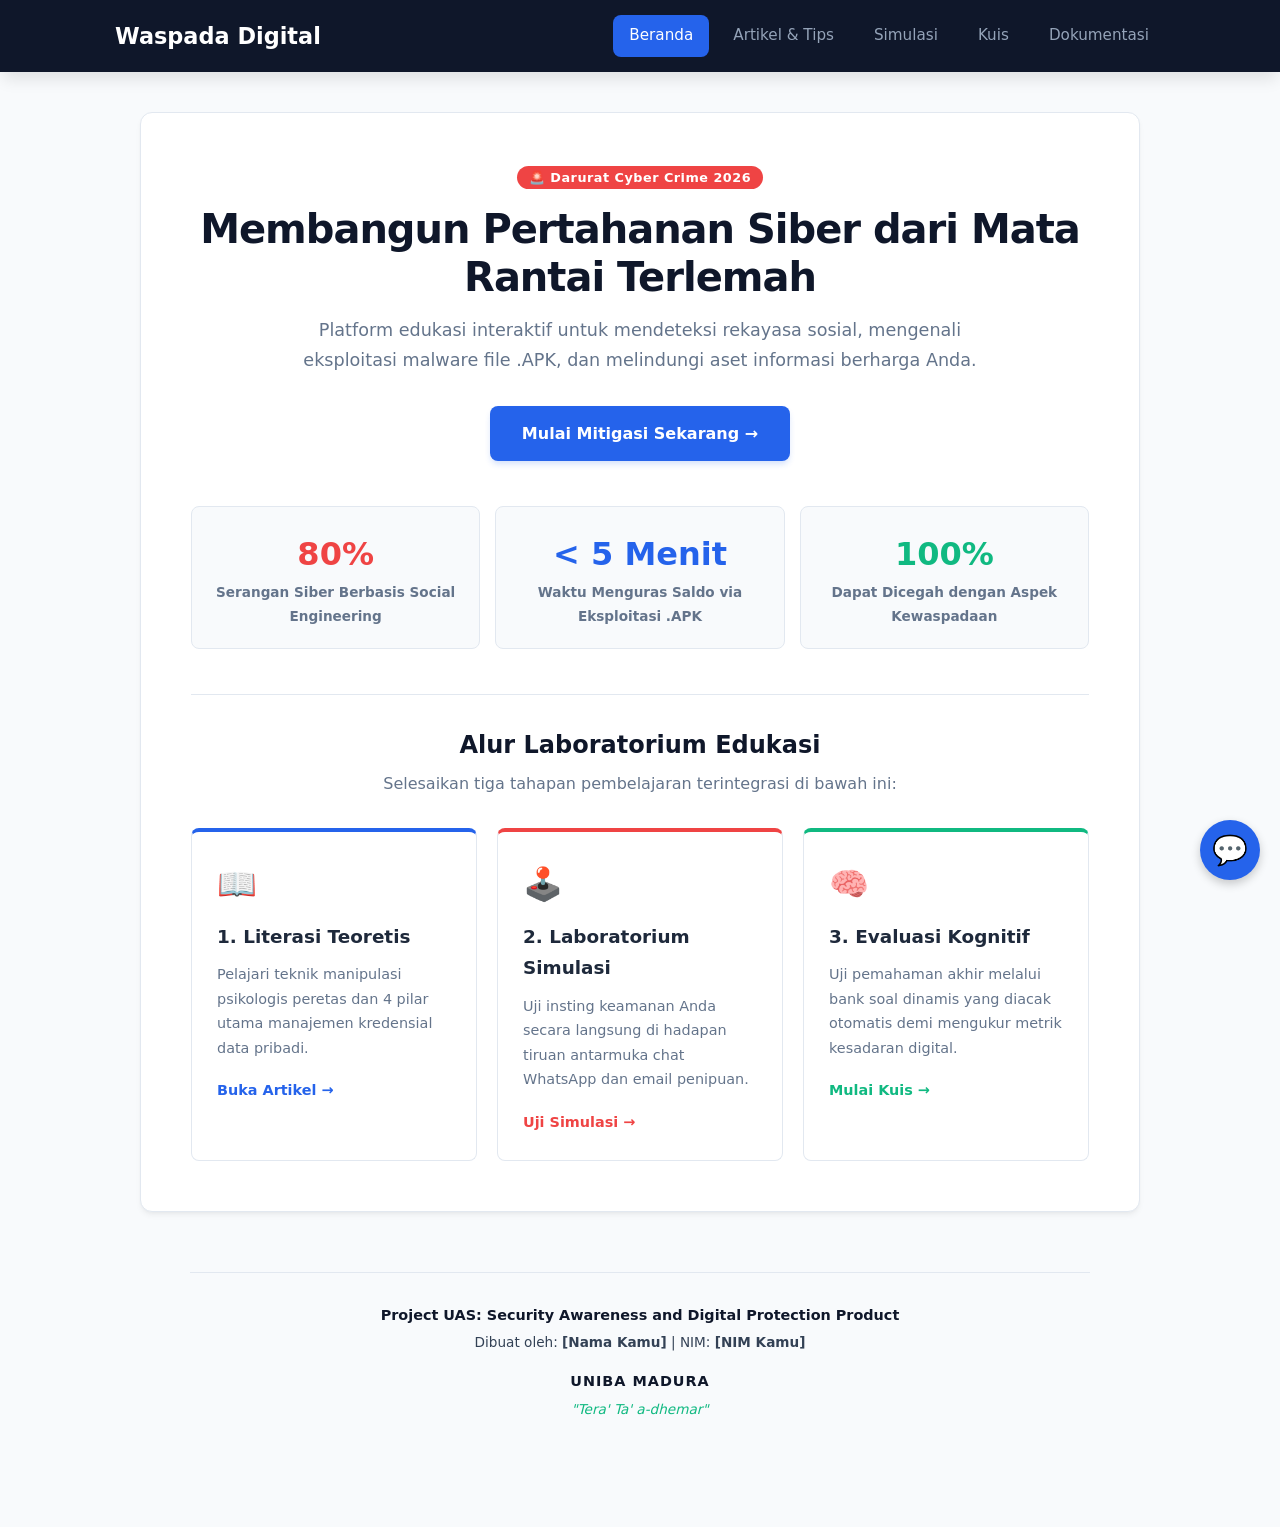
==== index.html @ a996fa4a "Add files via upload" ====
<!DOCTYPE html>
<html lang="id">
<head>
    <meta charset="UTF-8">
    <meta name="viewport" content="width=device-width, initial-scale=1.0">
    <title>Security Awareness & Digital Protection - UNIBA Madura</title>
    <link rel="stylesheet" href="css/style.css">
</head>
<body>

    <header>
        <div class="nav-container">
            <h2>Waspada Digital</h2>
            <nav>
                <a href="index.html" class="active">Beranda</a>
                <a href="artikel.html">Artikel & Tips</a>
                <a href="simulasi.html">Simulasi</a>
                <a href="kuis.html">Kuis</a>
                <a href="dokumentasi.html">Dokumentasi</a>
            </nav>
        </div>
    </header>

    <main style="max-width: 1000px; padding: 50px;">
        
        <div style="text-align: center; margin-bottom: 45px;">
            <span style="background: #ef4444; color: white; padding: 4px 12px; border-radius: 20px; font-size: 0.8rem; font-weight: 700; uppercase; letter-spacing: 0.5px;">
                🚨 Darurat Cyber Crime 2026
            </span>
            <h1 style="margin-top: 15px; font-size: 2.5rem; line-height: 1.2;">
                Membangun Pertahanan Siber dari Mata Rantai Terlemah
            </h1>
            <p style="color: var(--text-muted); font-size: 1.1rem; max-width: 700px; margin: 15px auto 30px auto;">
                Platform edukasi interaktif untuk mendeteksi rekayasa sosial, mengenali eksploitasi malware file .APK, dan melindungi aset informasi berharga Anda.
            </p>
            <a href="artikel.html" class="btn" style="padding: 14px 32px; font-size: 1rem;">Mulai Mitigasi Sekarang &rarr;</a>
        </div>

        <div style="display: grid; grid-template-columns: repeat(auto-fit, minmax(200px, 1fr)); gap: 15px; margin-bottom: 45px; text-align: center;">
            <div style="background: #f8fafc; padding: 20px; border: 1px solid var(--border-color); border-radius: var(--radius-md);">
                <h2 style="color: var(--danger); font-size: 2rem; margin: 0;">80%</h2>
                <p style="color: var(--text-muted); font-size: 0.85rem; margin: 0; font-weight: 600;">Serangan Siber Berbasis Social Engineering</p>
            </div>
            <div style="background: #f8fafc; padding: 20px; border: 1px solid var(--border-color); border-radius: var(--radius-md);">
                <h2 style="color: var(--accent); font-size: 2rem; margin: 0;">&lt; 5 Menit</h2>
                <p style="color: var(--text-muted); font-size: 0.85rem; margin: 0; font-weight: 600;">Waktu Menguras Saldo via Eksploitasi .APK</p>
            </div>
            <div style="background: #f8fafc; padding: 20px; border: 1px solid var(--border-color); border-radius: var(--radius-md);">
                <h2 style="color: var(--success); font-size: 2rem; margin: 0;">100%</h2>
                <p style="color: var(--text-muted); font-size: 0.85rem; margin: 0; font-weight: 600;">Dapat Dicegah dengan Aspek Kewaspadaan</p>
            </div>
        </div>

        <hr>

        <h3 style="font-size: 1.5rem; text-align: center; margin-bottom: 5px;">Alur Laboratorium Edukasi</h3>
        <p style="color: var(--text-muted); text-align: center; margin-bottom: 30px;">Selesaikan tiga tahapan pembelajaran terintegrasi di bawah ini:</p>
        
        <div class="features-grid">
            
            <div class="card" style="border-top: 4px solid var(--accent);">
                <div style="font-size: 2rem; margin-bottom: 10px;">📖</div>
                <h4 style="font-size: 1.15rem; margin-bottom: 10px;">1. Literasi Teoretis</h4>
                <p style="font-size: 0.9rem; color: var(--text-muted); min-height: 70px;">
                    Pelajari teknik manipulasi psikologis peretas dan 4 pilar utama manajemen kredensial data pribadi.
                </p>
                <a href="artikel.html" style="color: var(--accent); text-decoration: none; font-size: 0.9rem; font-weight: 700;">Buka Artikel &rarr;</a>
            </div>

            <div class="card" style="border-top: 4px solid var(--danger);">
                <div style="font-size: 2rem; margin-bottom: 10px;">🕹️</div>
                <h4 style="font-size: 1.15rem; margin-bottom: 10px;">2. Laboratorium Simulasi</h4>
                <p style="font-size: 0.9rem; color: var(--text-muted); min-height: 70px;">
                    Uji insting keamanan Anda secara langsung di hadapan tiruan antarmuka chat WhatsApp dan email penipuan.
                </p>
                <a href="simulasi.html" style="color: var(--danger); text-decoration: none; font-size: 0.9rem; font-weight: 700;">Uji Simulasi &rarr;</a>
            </div>

            <div class="card" style="border-top: 4px solid var(--success);">
                <div style="font-size: 2rem; margin-bottom: 10px;">🧠</div>
                <h4 style="font-size: 1.15rem; margin-bottom: 10px;">3. Evaluasi Kognitif</h4>
                <p style="font-size: 0.9rem; color: var(--text-muted); min-height: 70px;">
                    Uji pemahaman akhir melalui bank soal dinamis yang diacak otomatis demi mengukur metrik kesadaran digital.
                </p>
                <a href="kuis.html" style="color: var(--success); text-decoration: none; font-size: 0.9rem; font-weight: 700;">Mulai Kuis &rarr;</a>
            </div>

        </div>

    </main>

    <footer>
        <p style="font-weight: 700; color: var(--primary); margin-bottom: 4px;">
            Project UAS: Security Awareness and Digital Protection Product
        </p>
        <p style="font-size: 0.85rem; margin-bottom: 15px;">Dibuat oleh: <b>[Nama Kamu]</b> | NIM: <b>[NIM Kamu]</b></p>
        <p style="font-weight: 800; letter-spacing: 1px; color: var(--primary); margin: 0;">UNIBA MADURA</p>
        <p style="font-style: italic; color: var(--success); font-size: 0.85rem; margin-top: 4px;">"Tera' Ta' a-dhemar"</p>
    </footer>


     <div id="ai-chat-widget" style="position: fixed; bottom: 20px; right: 20px; z-index: 1000; font-family: sans-serif;">
    <button id="chat-toggle-btn" onclick="toggleChat()" style="width: 60px; height: 60px; border-radius: 50%; background: #2563eb; color: white; font-size: 1.8rem; display: flex; align-items: center; justify-content: center; box-shadow: 0 4px 10px rgba(0,0,0,0.2); border: none; cursor: pointer;">
        💬
    </button>

    <div id="chat-window" style="display: none; width: 350px; height: 450px; background: white; border-radius: 12px; box-shadow: 0 8px 24px rgba(0,0,0,0.15); border: 1px solid #e2e8f0; flex-direction: column; position: absolute; bottom: 75px; right: 0; overflow: hidden;">
        <div style="background: #0f172a; color: white; padding: 15px; display: flex; justify-content: space-between; align-items: center;">
            <div>
                <h4 style="margin: 0; font-size: 0.95rem;">Waspada AI Assistant</h4>
                <p style="margin: 0; font-size: 0.75rem; color: #34d399;">● Online • Pakar Keamanan</p>
            </div>
            <button onclick="toggleChat()" style="background: transparent; color: white; border: none; font-size: 1.2rem; cursor: pointer;">✕</button>
        </div>

        <div id="chat-messages" style="flex: 1; padding: 15px; overflow-y: auto; display: flex; flex-direction: column; gap: 10px; background: #f8fafc; font-size: 0.9rem;">
            <div style="background: #e2e8f0; color: #1e293b; padding: 8px 12px; border-radius: 0 12px 12px 12px; max-width: 80%; align-self: flex-start;">
                Halo! Saya Waspada AI. Tanyakan apa saja mengenai keamanan siber, phishing, atau bahaya file .APK!
            </div>
        </div>

        <div style="padding: 10px; border-top: 1px solid #e2e8f0; display: flex; gap: 8px; background: white;">
            <input type="text" id="chat-input" placeholder="Ketik pertanyaan..." style="flex: 1; padding: 10px; border: 1px solid #cbd5e1; border-radius: 6px; font-size: 0.85rem; outline: none;" onkeypress="handleKeyPress(event)">
            <button onclick="kirimPesan()" style="background: #2563eb; color: white; border: none; padding: 0 15px; border-radius: 6px; cursor: pointer; font-weight: 600; font-size: 0.85rem;">Kirim</button>
        </div>
    </div>
</div>
<script src="js/ai.js"></script>
</body>
</html>
---- css/style.css ----
/* --- Core Variables & Design Tokens --- */
:root {
    --bg-primary: #f8fafc;
    --bg-surface: #ffffff;
    --text-main: #1e293b;
    --text-muted: #64748b;
    --primary: #0f172a;       /* Deep Slate/Navy */
    --accent: #2563eb;        /* Electric Blue */
    --success: #10b981;       /* Emerald Green */
    --danger: #ef4444;        /* Crimson Red */
    --border-color: #e2e8f0;
    --radius-lg: 12px;
    --radius-md: 8px;
    --shadow: 0 4px 6px -1px rgb(0 0 0 / 0.05), 0 2px 4px -2px rgb(0 0 0 / 0.05);
    --transition: all 0.25s cubic-bezier(0.4, 0, 0.2, 1);
}

/* --- Base Reset --- */
* {
    margin: 0;
    padding: 0;
    box-sizing: border-box;
    font-family: 'Inter', system-ui, -apple-system, sans-serif;
}

body {
    background-color: var(--bg-primary);
    color: var(--text-main);
    line-height: 1.7;
    padding-bottom: 60px;
}

/* --- Header & Navigation (Proper Navbar) --- */
header {
    background-color: var(--primary);
    padding: 0;
    position: sticky;
    top: 0;
    z-index: 100;
    box-shadow: 0 10px 15px -3px rgb(0 0 0 / 0.1);
}

.nav-container {
    max-width: 1100px;
    margin: 0 auto;
    display: flex;
    justify-content: space-between;
    align-items: center;
    padding: 15px 25px;
}

header h2 {
    color: #ffffff;
    font-size: 1.4rem;
    font-weight: 700;
    margin: 0;
}

nav {
    display: flex;
    gap: 8px;
}

nav a {
    color: #94a3b8;
    text-decoration: none;
    font-size: 0.95rem;
    font-weight: 500;
    padding: 8px 16px;
    border-radius: var(--radius-md);
    transition: var(--transition);
}

nav a:hover {
    color: #ffffff;
    background-color: rgba(255, 255, 255, 0.05);
}

/* Penanda halaman aktif */
nav a.active, nav a b {
    color: #ffffff !important;
    background-color: var(--accent) !important;
    font-weight: 500;
}

/* --- Layout Main Box (Proper Card Layout) --- */
main {
    background: var(--bg-surface);
    max-width: 900px;
    margin: 40px auto;
    padding: 40px;
    border-radius: var(--radius-lg);
    border: 1px solid var(--border-color);
    box-shadow: var(--shadow);
}

/* --- Typography & Elements --- */
h1 {
    font-size: 2.2rem;
    font-weight: 800;
    color: var(--primary);
    letter-spacing: -0.025em;
}

h2 {
    font-size: 1.6rem;
    font-weight: 700;
    color: var(--primary);
}

h3 {
    font-size: 1.25rem;
    font-weight: 600;
    color: var(--primary);
}

p {
    color: #334155;
    margin-bottom: 1rem;
}

hr {
    border: 0;
    height: 1px;
    background: var(--border-color);
    margin: 30px 0;
}

/* --- Buttons & UI Controls --- */
button, .btn {
    display: inline-block;
    background-color: var(--accent);
    color: #ffffff;
    padding: 12px 24px;
    font-size: 0.95rem;
    font-weight: 600;
    border: none;
    border-radius: var(--radius-md);
    cursor: pointer;
    transition: var(--transition);
    text-decoration: none;
    box-shadow: 0 4px 6px -1px rgba(37, 99, 235, 0.2);
}

button:hover, .btn:hover {
    transform: translateY(-2px);
    box-shadow: 0 10px 15px -3px rgba(37, 99, 235, 0.3);
    filter: brightness(1.1);
}

button:active, .btn:active {
    transform: translateY(0);
}

/* --- Grid System & Features (Untuk Beranda & Tips) --- */
.features-grid, .tips-grid {
    display: grid;
    grid-template-columns: repeat(auto-fit, minmax(250px, 11fr));
    gap: 20px;
    margin-top: 25px;
}

.card {
    background: var(--bg-surface);
    padding: 25px;
    border: 1px solid var(--border-color);
    border-radius: var(--radius-md);
    transition: var(--transition);
}

.card:hover {
    transform: translateY(-4px);
    box-shadow: 0 20px 25px -5px rgb(0 0 0 / 0.05);
    border-color: #cbd5e1;
}

/* --- Footer --- */
footer {
    max-width: 900px;
    margin: 60px auto 0 auto;
    padding: 30px 20px;
    border-top: 1px solid var(--border-color);
    text-align: center;
    color: var(--text-muted);
    font-size: 0.9rem;
}

/* --- Responsive Layout Breakpoints --- */
@media (max-width: 768px) {
    .nav-container {
        flex-direction: column;
        gap: 15px;
    }
    
    main {
        margin: 20px;
        padding: 20px;
    }
    
    nav {
        width: 100%;
        justify-content: center;
        flex-wrap: wrap;
    }
}

.option-btn {
    display: block;
    width: 100%;
    padding: 14px 20px;
    margin: 12px 0;
    background: #ffffff;
    border: 2px solid #e2e8f0;
    border-radius: 8px;
    text-align: left;
    font-size: 1rem;
    color: #1e293b; /* <--- TAMBAHKAN BARIS INI AGAR TEKS WARNA GELAP */
    cursor: pointer;
    transition: all 0.2s ease;
}
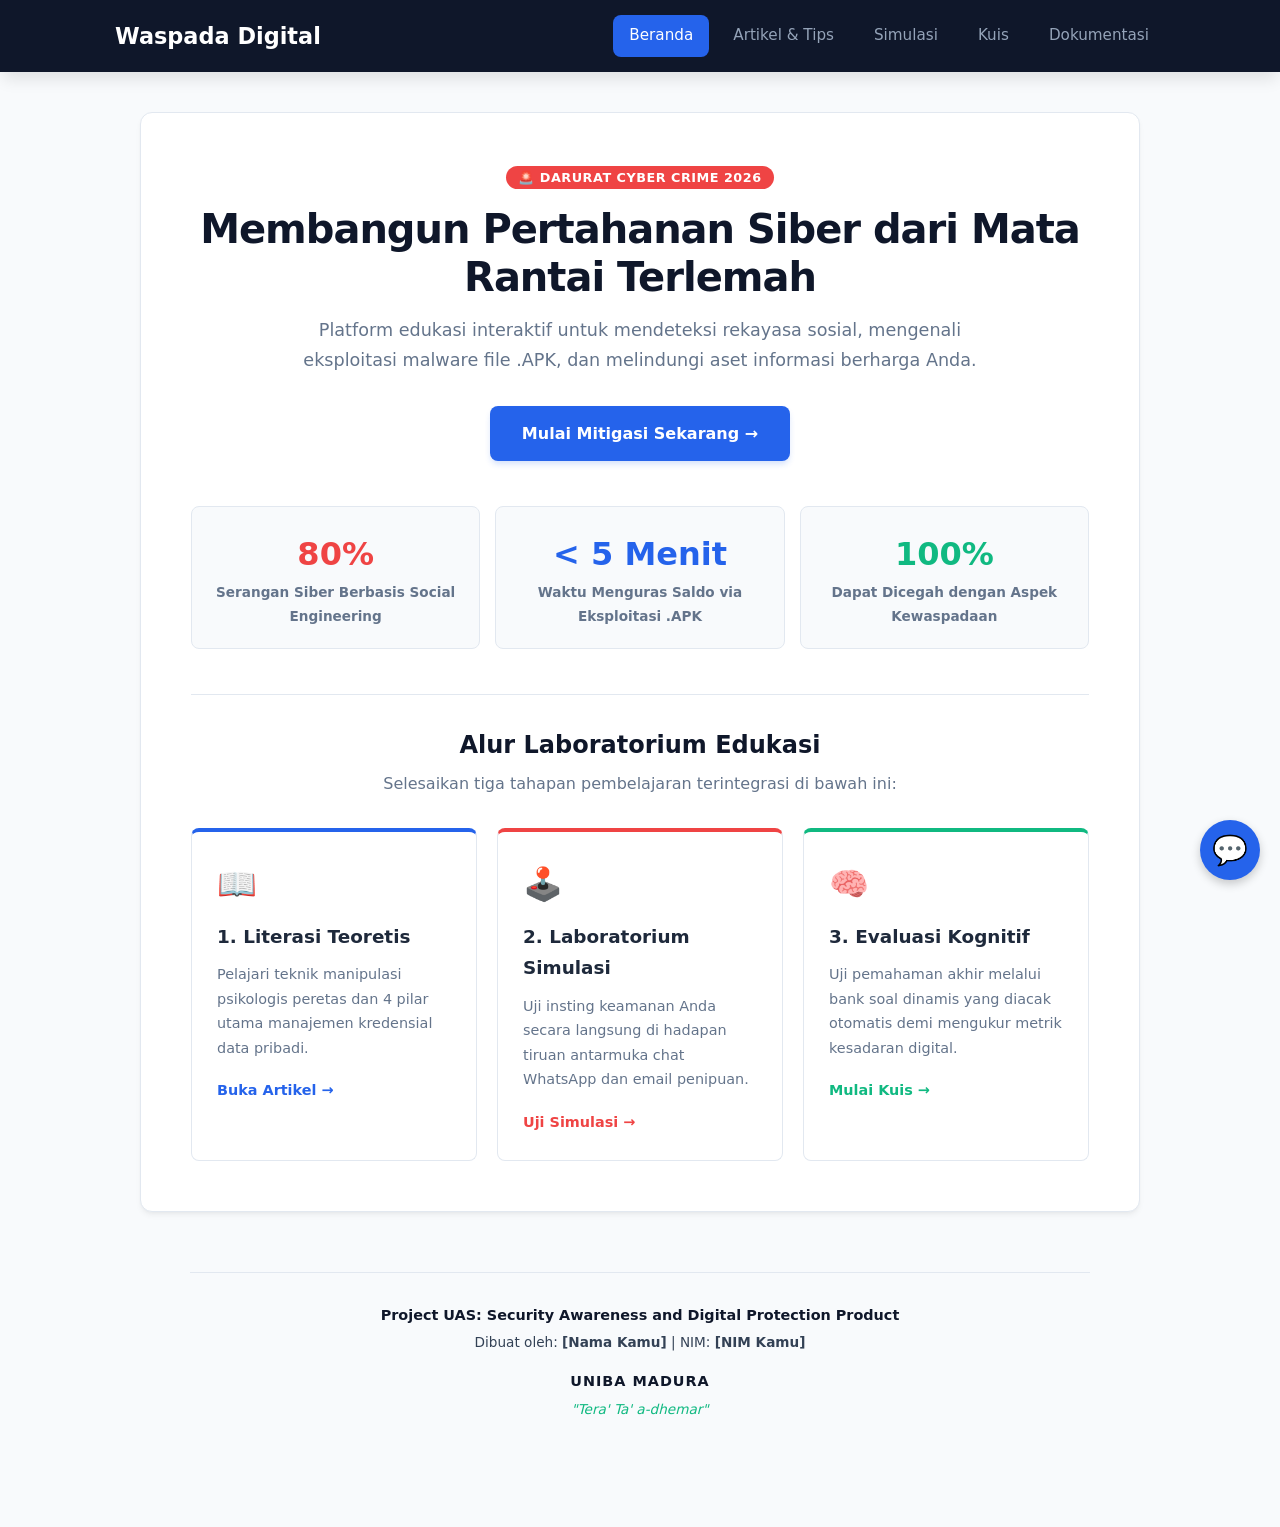
==== commit be447bec: "Update index.html" ====
--- a/index.html
+++ b/index.html
@@ -24,7 +24,7 @@
     <main style="max-width: 1000px; padding: 50px;">
         
         <div style="text-align: center; margin-bottom: 45px;">
-            <span style="background: #ef4444; color: white; padding: 4px 12px; border-radius: 20px; font-size: 0.8rem; font-weight: 700; uppercase; letter-spacing: 0.5px;">
+            <span style="background: #ef4444; color: white; padding: 4px 12px; border-radius: 20px; font-size: 0.8rem; font-weight: 700; text-transform: uppercase; letter-spacing: 0.5px;">
                 🚨 Darurat Cyber Crime 2026
             </span>
             <h1 style="margin-top: 15px; font-size: 2.5rem; line-height: 1.2;">
@@ -98,33 +98,34 @@
         <p style="font-style: italic; color: var(--success); font-size: 0.85rem; margin-top: 4px;">"Tera' Ta' a-dhemar"</p>
     </footer>
 
+    <!-- WIDGET CHATBOX -->
+    <div id="ai-chat-widget" style="position: fixed; bottom: 20px; right: 20px; z-index: 1000; font-family: sans-serif;">
+        <button id="chat-toggle-btn" onclick="toggleChat()" style="width: 60px; height: 60px; border-radius: 50%; background: #2563eb; color: white; font-size: 1.8rem; display: flex; align-items: center; justify-content: center; box-shadow: 0 4px 10px rgba(0,0,0,0.2); border: none; cursor: pointer;">
+            💬
+        </button>
 
-     <div id="ai-chat-widget" style="position: fixed; bottom: 20px; right: 20px; z-index: 1000; font-family: sans-serif;">
-    <button id="chat-toggle-btn" onclick="toggleChat()" style="width: 60px; height: 60px; border-radius: 50%; background: #2563eb; color: white; font-size: 1.8rem; display: flex; align-items: center; justify-content: center; box-shadow: 0 4px 10px rgba(0,0,0,0.2); border: none; cursor: pointer;">
-        💬
-    </button>
+        <div id="chat-window" style="display: none; width: 350px; height: 450px; background: white; border-radius: 12px; box-shadow: 0 8px 24px rgba(0,0,0,0.15); border: 1px solid #e2e8f0; flex-direction: column; position: absolute; bottom: 75px; right: 0; overflow: hidden;">
+            <div style="background: #0f172a; color: white; padding: 15px; display: flex; justify-content: space-between; align-items: center;">
+                <div>
+                    <h4 style="margin: 0; font-size: 0.95rem;">Waspada AI Assistant</h4>
+                    <p style="margin: 0; font-size: 0.75rem; color: #34d399;">● Online • Pakar Keamanan</p>
+                </div>
+                <button onclick="toggleChat()" style="background: transparent; color: white; border: none; font-size: 1.2rem; cursor: pointer;">✕</button>
+            </div>
 
-    <div id="chat-window" style="display: none; width: 350px; height: 450px; background: white; border-radius: 12px; box-shadow: 0 8px 24px rgba(0,0,0,0.15); border: 1px solid #e2e8f0; flex-direction: column; position: absolute; bottom: 75px; right: 0; overflow: hidden;">
-        <div style="background: #0f172a; color: white; padding: 15px; display: flex; justify-content: space-between; align-items: center;">
-            <div>
-                <h4 style="margin: 0; font-size: 0.95rem;">Waspada AI Assistant</h4>
-                <p style="margin: 0; font-size: 0.75rem; color: #34d399;">● Online • Pakar Keamanan</p>
+            <!-- ID DI SINI SUDAH SAYA SINKRONKAN JADI chat-box -->
+            <div id="chat-box" style="flex: 1; padding: 15px; overflow-y: auto; display: flex; flex-direction: column; gap: 10px; background: #f8fafc; font-size: 0.9rem;">
+                <div style="background: #e2e8f0; color: #1e293b; padding: 8px 12px; border-radius: 0 12px 12px 12px; max-width: 80%; align-self: flex-start;">
+                    Halo! Saya Waspada AI. Tanyakan apa saja mengenai keamanan siber, phishing, atau bahaya file .APK!
+                </div>
             </div>
-            <button onclick="toggleChat()" style="background: transparent; color: white; border: none; font-size: 1.2rem; cursor: pointer;">✕</button>
-        </div>
 
-        <div id="chat-messages" style="flex: 1; padding: 15px; overflow-y: auto; display: flex; flex-direction: column; gap: 10px; background: #f8fafc; font-size: 0.9rem;">
-            <div style="background: #e2e8f0; color: #1e293b; padding: 8px 12px; border-radius: 0 12px 12px 12px; max-width: 80%; align-self: flex-start;">
-                Halo! Saya Waspada AI. Tanyakan apa saja mengenai keamanan siber, phishing, atau bahaya file .APK!
+            <div style="padding: 10px; border-top: 1px solid #e2e8f0; display: flex; gap: 8px; background: white;">
+                <input type="text" id="chat-input" placeholder="Ketik pertanyaan..." style="flex: 1; padding: 10px; border: 1px solid #cbd5e1; border-radius: 6px; font-size: 0.85rem; outline: none;">
+                <button onclick="kirimPesan()" style="background: #2563eb; color: white; border: none; padding: 0 15px; border-radius: 6px; cursor: pointer; font-weight: 600; font-size: 0.85rem;">Kirim</button>
             </div>
         </div>
-
-        <div style="padding: 10px; border-top: 1px solid #e2e8f0; display: flex; gap: 8px; background: white;">
-            <input type="text" id="chat-input" placeholder="Ketik pertanyaan..." style="flex: 1; padding: 10px; border: 1px solid #cbd5e1; border-radius: 6px; font-size: 0.85rem; outline: none;" onkeypress="handleKeyPress(event)">
-            <button onclick="kirimPesan()" style="background: #2563eb; color: white; border: none; padding: 0 15px; border-radius: 6px; cursor: pointer; font-weight: 600; font-size: 0.85rem;">Kirim</button>
-        </div>
     </div>
-</div>
-<script src="js/ai.js"></script>
+    <script src="js/ai.js"></script>
 </body>
-</html>+</html>
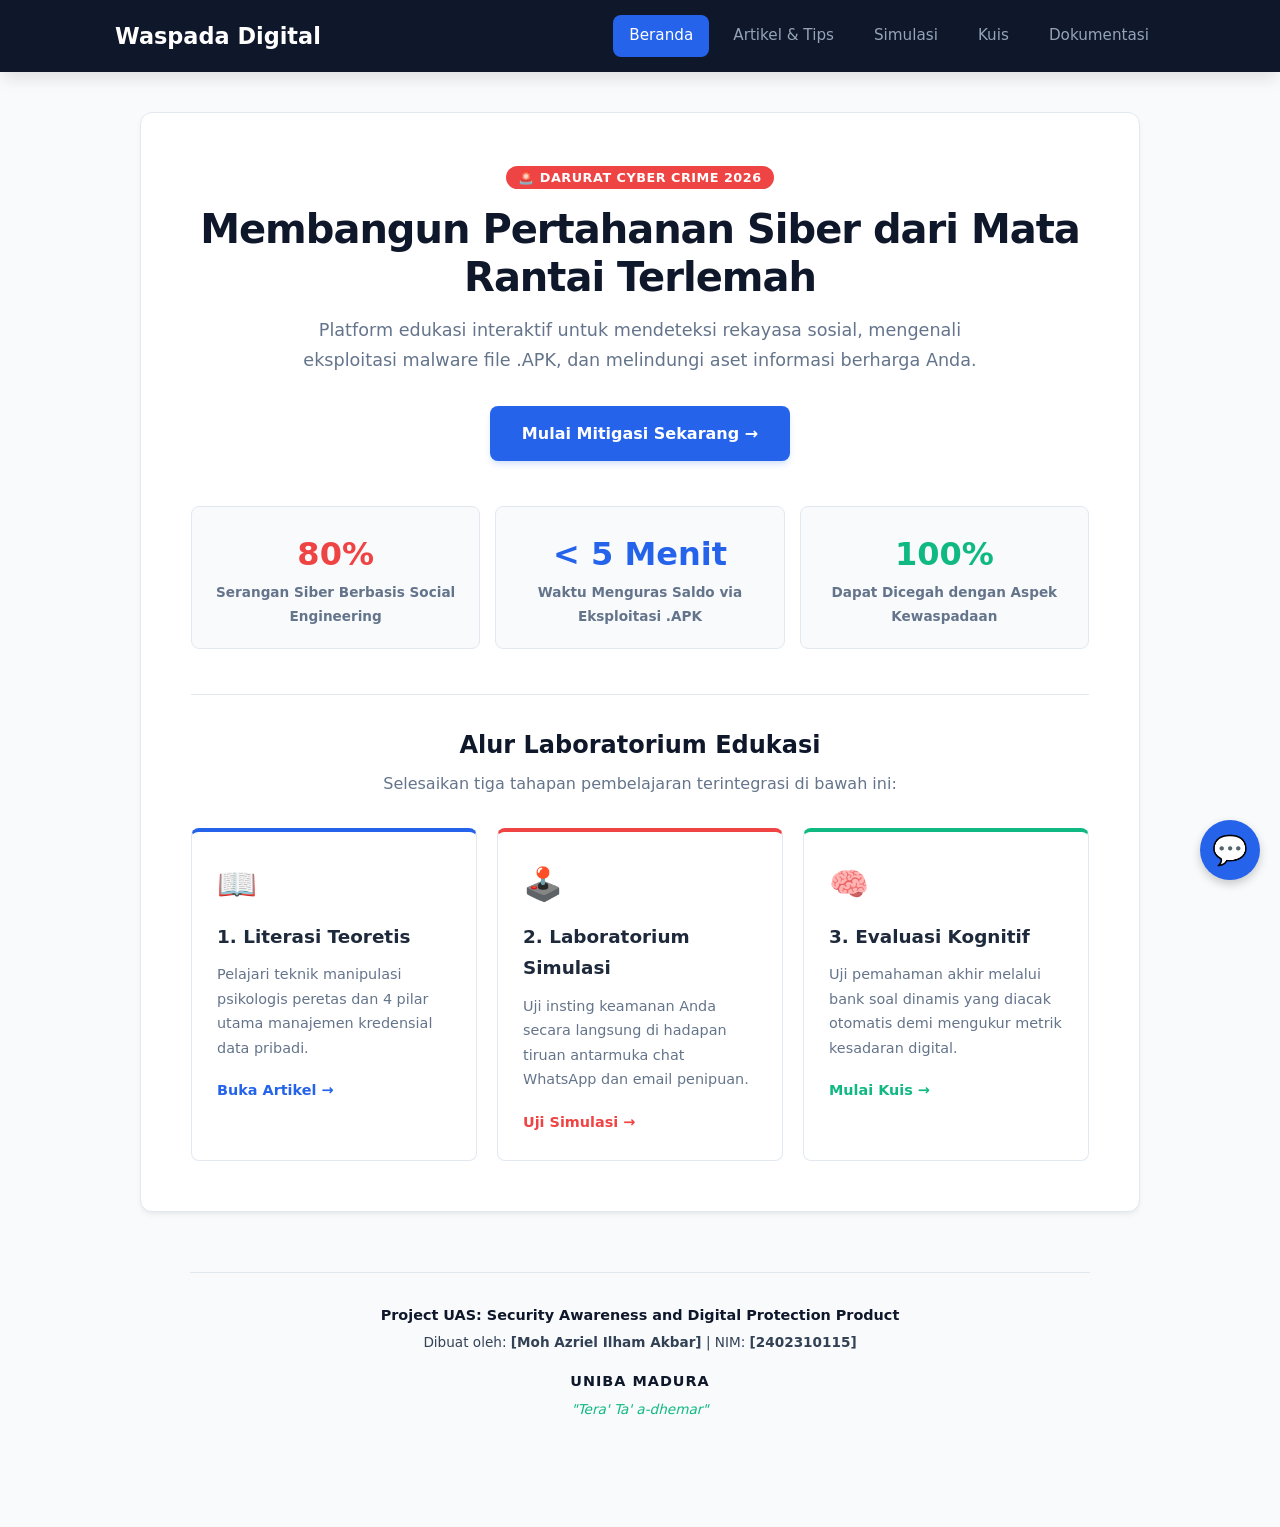
==== commit d2c297ed: "Update index.html" ====
--- a/index.html
+++ b/index.html
@@ -93,7 +93,7 @@
         <p style="font-weight: 700; color: var(--primary); margin-bottom: 4px;">
             Project UAS: Security Awareness and Digital Protection Product
         </p>
-        <p style="font-size: 0.85rem; margin-bottom: 15px;">Dibuat oleh: <b>[Nama Kamu]</b> | NIM: <b>[NIM Kamu]</b></p>
+        <p style="font-size: 0.85rem; margin-bottom: 15px;">Dibuat oleh: <b>[Moh Azriel Ilham Akbar]</b> | NIM: <b>[2402310115]</b></p>
         <p style="font-weight: 800; letter-spacing: 1px; color: var(--primary); margin: 0;">UNIBA MADURA</p>
         <p style="font-style: italic; color: var(--success); font-size: 0.85rem; margin-top: 4px;">"Tera' Ta' a-dhemar"</p>
     </footer>
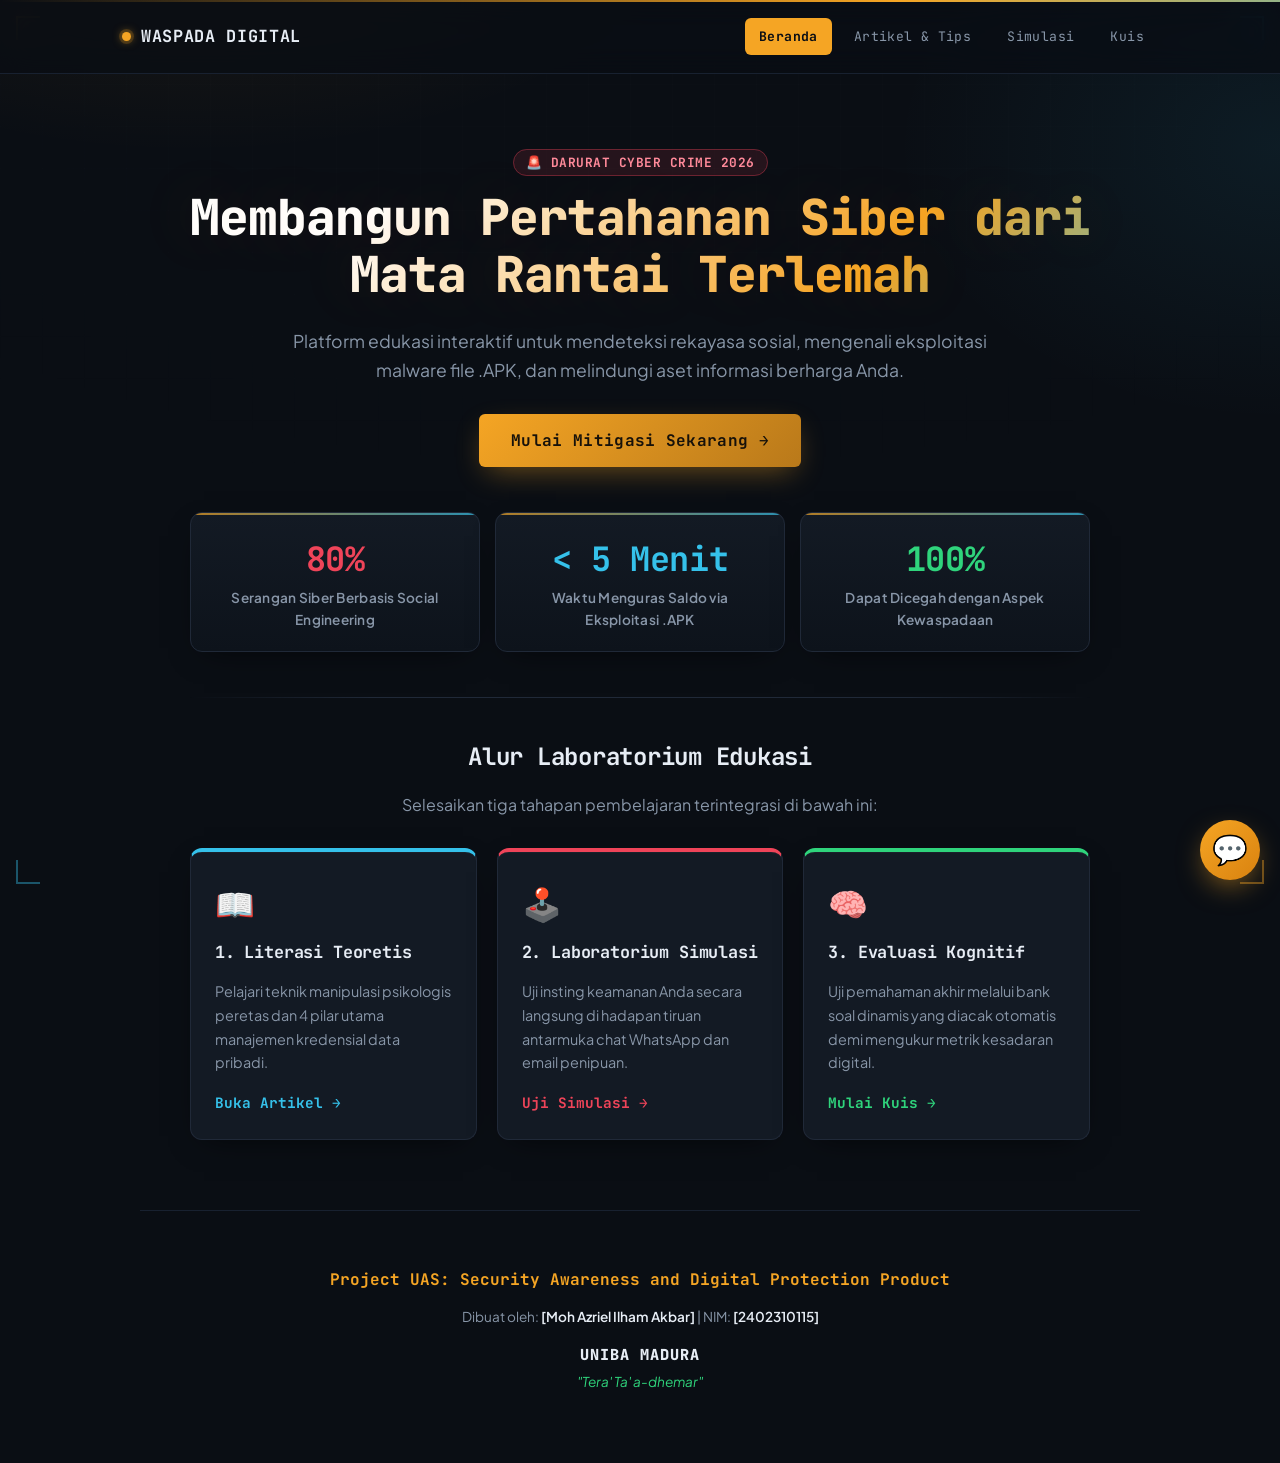
==== commit 2c4c6db0: "Update index.html" ====
--- a/index.html
+++ b/index.html
@@ -4,7 +4,533 @@
     <meta charset="UTF-8">
     <meta name="viewport" content="width=device-width, initial-scale=1.0">
     <title>Security Awareness & Digital Protection - UNIBA Madura</title>
-    <link rel="stylesheet" href="css/style.css">
+    <style>
+/* ==========================================================================
+   Waspada Digital — Security Awareness Platform
+   Design language: Security Operations Center at night.
+   Near-black backdrop, amber alert accent, cyan "signal" accent,
+   monospace display type for a terminal/log-console feel.
+   ========================================================================== */
+
+@import url('https://fonts.googleapis.com/css2?family=JetBrains+Mono:wght@400;500;600;700;800&family=Plus+Jakarta+Sans:wght@400;500;600;700;800&display=swap');
+
+:root {
+  /* -- Color tokens -- */
+  --bg: #0a0e14;
+  --bg-elevated: #10151d;
+  --bg-card: #131a24;
+  --bg-soft: #0d131b;
+
+  --text: #e7edf5;
+  --text-muted: #8896a8;
+  --text-faint: #5b6779;
+
+  --primary: #f5a524;      /* amber — alert / signature accent */
+  --primary-dim: #b9791a;
+  --accent: #35c1ea;       /* cyan — "digital signal" */
+  --danger: #ef4459;
+  --success: #2fd47c;
+
+  --border-color: #202938;
+  --border-soft: #182130;
+
+  --radius-sm: 6px;
+  --radius-md: 12px;
+  --radius-lg: 20px;
+
+  --font-display: 'JetBrains Mono', ui-monospace, monospace;
+  --font-body: 'Plus Jakarta Sans', -apple-system, BlinkMacSystemFont, 'Segoe UI', sans-serif;
+
+  --shadow-glow: 0 0 0 1px rgba(245, 165, 36, 0.12), 0 12px 40px -12px rgba(0, 0, 0, 0.6);
+  --shadow-card: 0 1px 0 rgba(255, 255, 255, 0.03) inset, 0 10px 30px -14px rgba(0, 0, 0, 0.7);
+
+  /* aliases used by page-specific inline style blocks */
+  --text-main: var(--text);
+  --text-secondary: var(--text-muted);
+}
+
+@media (prefers-reduced-motion: reduce) {
+  *, *::before, *::after {
+    animation-duration: 0.001ms !important;
+    animation-iteration-count: 1 !important;
+    transition-duration: 0.001ms !important;
+    scroll-behavior: auto !important;
+  }
+}
+
+* { box-sizing: border-box; }
+
+html { scroll-behavior: smooth; }
+
+body {
+  margin: 0;
+  background:
+    radial-gradient(ellipse 900px 500px at 15% -10%, rgba(245, 165, 36, 0.10), transparent 60%),
+    radial-gradient(ellipse 700px 500px at 100% 10%, rgba(53, 193, 234, 0.08), transparent 55%),
+    linear-gradient(var(--bg), var(--bg));
+  background-color: var(--bg);
+  color: var(--text);
+  font-family: var(--font-body);
+  font-size: 16px;
+  line-height: 1.6;
+  -webkit-font-smoothing: antialiased;
+  position: relative;
+}
+
+/* faint circuit-grid texture */
+body::before {
+  content: "";
+  position: fixed;
+  inset: 0;
+  pointer-events: none;
+  z-index: 0;
+  opacity: 0.35;
+  background-image:
+    linear-gradient(rgba(148, 163, 184, 0.045) 1px, transparent 1px),
+    linear-gradient(90deg, rgba(148, 163, 184, 0.045) 1px, transparent 1px);
+  background-size: 42px 42px;
+  mask-image: radial-gradient(ellipse 90% 60% at 50% 0%, black 40%, transparent 100%);
+}
+
+/* HUD corner-bracket frame — the page's signature element, evokes a live
+   monitoring console watching over the content */
+body::after {
+  content: "";
+  position: fixed;
+  inset: 16px;
+  pointer-events: none;
+  z-index: 3;
+  opacity: 0.4;
+  background-repeat: no-repeat;
+  background-image:
+    linear-gradient(var(--primary), var(--primary)), linear-gradient(var(--primary), var(--primary)),
+    linear-gradient(var(--accent), var(--accent)),  linear-gradient(var(--accent), var(--accent)),
+    linear-gradient(var(--accent), var(--accent)),  linear-gradient(var(--accent), var(--accent)),
+    linear-gradient(var(--primary), var(--primary)), linear-gradient(var(--primary), var(--primary));
+  background-size:
+    24px 2px, 2px 24px,
+    24px 2px, 2px 24px,
+    24px 2px, 2px 24px,
+    24px 2px, 2px 24px;
+  background-position:
+    top left, top left,
+    top right, top right,
+    bottom left, bottom left,
+    bottom right, bottom right;
+}
+
+@media (max-width: 640px) {
+  body::after { display: none; }
+}
+
+h1, h2, h3, h4, h5, h6 {
+  font-family: var(--font-display);
+  font-weight: 700;
+  letter-spacing: -0.01em;
+  color: var(--text);
+  margin: 0 0 0.5em 0;
+}
+
+p { color: var(--text-muted); }
+
+a { color: var(--accent); }
+
+a:focus-visible,
+button:focus-visible,
+input:focus-visible {
+  outline: 2px solid var(--primary);
+  outline-offset: 3px;
+  border-radius: 4px;
+}
+
+hr {
+  border: none;
+  height: 1px;
+  margin: 40px 0;
+  background: linear-gradient(90deg, transparent, var(--border-color) 20%, var(--border-color) 80%, transparent);
+}
+
+/* ==========================================================================
+   Header / Nav
+   ========================================================================== */
+
+header {
+  position: sticky;
+  top: 0;
+  z-index: 100;
+  background: rgba(10, 14, 20, 0.78);
+  backdrop-filter: blur(14px) saturate(140%);
+  -webkit-backdrop-filter: blur(14px) saturate(140%);
+  border-bottom: 1px solid var(--border-soft);
+  overflow: hidden;
+}
+
+header::before {
+  content: "";
+  position: absolute;
+  top: 0; left: 0; right: 0;
+  height: 2px;
+  background: linear-gradient(90deg, transparent, var(--primary) 35%, var(--accent) 65%, transparent);
+  background-size: 200% 100%;
+  animation: scan-sweep 7s linear infinite;
+}
+
+@keyframes scan-sweep {
+  0% { background-position: 160% 0; }
+  100% { background-position: -60% 0; }
+}
+
+.nav-container {
+  max-width: 1100px;
+  margin: 0 auto;
+  padding: 18px 32px;
+  display: flex;
+  align-items: center;
+  justify-content: space-between;
+  gap: 24px;
+  flex-wrap: wrap;
+}
+
+header h2 {
+  font-size: 1.05rem;
+  letter-spacing: 0.04em;
+  text-transform: uppercase;
+  margin: 0;
+  display: flex;
+  align-items: center;
+  gap: 10px;
+}
+
+header h2::before {
+  content: "";
+  width: 9px;
+  height: 9px;
+  border-radius: 50%;
+  background: var(--primary);
+  box-shadow: 0 0 0 3px rgba(245, 165, 36, 0.18), 0 0 10px rgba(245, 165, 36, 0.7);
+  flex-shrink: 0;
+}
+
+nav {
+  display: flex;
+  gap: 8px;
+  flex-wrap: wrap;
+}
+
+nav a {
+  color: var(--text-muted);
+  text-decoration: none;
+  font-family: var(--font-display);
+  font-size: 0.82rem;
+  letter-spacing: 0.03em;
+  padding: 8px 14px;
+  border-radius: var(--radius-sm);
+  transition: color 0.18s ease, background-color 0.18s ease;
+}
+
+nav a:hover { color: var(--text); background: rgba(255, 255, 255, 0.04); }
+
+nav a.active {
+  color: var(--bg);
+  background: var(--primary);
+  font-weight: 700;
+}
+
+/* ==========================================================================
+   Main / Hero
+   ========================================================================== */
+
+main {
+  position: relative;
+  z-index: 1;
+  max-width: 1000px;
+  margin: 0 auto;
+  padding: 50px;
+}
+
+main > div:first-child {
+  padding-top: 24px;
+}
+
+main > div:first-child span {
+  background: rgba(239, 68, 89, 0.12) !important;
+  color: #ff8a9a !important;
+  border: 1px solid rgba(239, 68, 89, 0.35);
+  font-family: var(--font-display) !important;
+  letter-spacing: 0.06em;
+  animation: pulse-badge 2.4s ease-in-out infinite;
+}
+
+@keyframes pulse-badge {
+  0%, 100% { box-shadow: 0 0 0 0 rgba(239, 68, 89, 0.25); }
+  50% { box-shadow: 0 0 0 6px rgba(239, 68, 89, 0); }
+}
+
+main h1 {
+  font-size: 2.65rem;
+  font-weight: 800;
+  background: linear-gradient(135deg, #fff 20%, var(--primary) 75%, var(--accent) 120%);
+  -webkit-background-clip: text;
+  background-clip: text;
+  -webkit-text-fill-color: transparent;
+  text-shadow: 0 0 60px rgba(245, 165, 36, 0.15);
+}
+
+main > div:first-child > p {
+  font-family: var(--font-body);
+  color: var(--text-muted) !important;
+}
+
+.btn {
+  display: inline-flex;
+  align-items: center;
+  gap: 8px;
+  background: linear-gradient(135deg, var(--primary), var(--primary-dim));
+  color: #16110a !important;
+  text-decoration: none;
+  font-family: var(--font-display);
+  font-weight: 700;
+  letter-spacing: 0.02em;
+  border-radius: var(--radius-sm);
+  box-shadow: 0 10px 30px -8px rgba(245, 165, 36, 0.45);
+  transition: transform 0.18s ease, box-shadow 0.18s ease, filter 0.18s ease;
+  animation: btn-glow 2.8s ease-in-out infinite;
+}
+
+@keyframes btn-glow {
+  0%, 100% { box-shadow: 0 10px 30px -8px rgba(245, 165, 36, 0.45), 0 0 0 0 rgba(245, 165, 36, 0.25); }
+  50% { box-shadow: 0 10px 30px -8px rgba(245, 165, 36, 0.45), 0 0 24px 4px rgba(245, 165, 36, 0.2); }
+}
+
+.btn:hover {
+  transform: translateY(-2px);
+  filter: brightness(1.06);
+  box-shadow: 0 14px 36px -8px rgba(245, 165, 36, 0.6);
+}
+
+.btn:active { transform: translateY(0); }
+
+/* ==========================================================================
+   Stat tiles (inline-styled grid — themed via variables + selector overrides)
+   ========================================================================== */
+
+main > div[style*="grid-template-columns"] > div {
+  background: linear-gradient(180deg, var(--bg-card), var(--bg-soft)) !important;
+  border: 1px solid var(--border-color) !important;
+  border-radius: var(--radius-md) !important;
+  box-shadow: var(--shadow-card);
+  transition: transform 0.2s ease, border-color 0.2s ease;
+  position: relative;
+  overflow: hidden;
+}
+
+main > div[style*="grid-template-columns"] > div::before {
+  content: "";
+  position: absolute;
+  top: 0; left: 0; right: 0;
+  height: 2px;
+  background: linear-gradient(90deg, var(--primary), var(--accent));
+  opacity: 0.7;
+}
+
+main > div[style*="grid-template-columns"] > div:hover {
+  transform: translateY(-3px);
+  border-color: rgba(245, 165, 36, 0.35) !important;
+}
+
+main > div[style*="grid-template-columns"] h2 {
+  font-size: 2.1rem !important;
+  font-family: var(--font-display);
+}
+
+main > div[style*="grid-template-columns"] p {
+  color: var(--text-muted) !important;
+  letter-spacing: 0.02em;
+}
+
+/* section intro (Alur Laboratorium) */
+h3 { font-size: 1.5rem; }
+
+main > p[style*="text-align: center"] {
+  color: var(--text-muted) !important;
+}
+
+/* ==========================================================================
+   Feature cards
+   ========================================================================== */
+
+.features-grid {
+  display: grid;
+  grid-template-columns: repeat(auto-fit, minmax(220px, 1fr));
+  gap: 20px;
+}
+
+.card {
+  background: var(--bg-card);
+  border: 1px solid var(--border-color);
+  border-radius: var(--radius-md);
+  padding: 26px 24px 24px;
+  box-shadow: var(--shadow-card);
+  transition: transform 0.22s ease, box-shadow 0.22s ease, border-color 0.22s ease;
+  position: relative;
+  isolation: isolate;
+}
+
+.card::before {
+  content: "";
+  position: absolute;
+  inset: -1px;
+  border-radius: inherit;
+  padding: 1px;
+  background: linear-gradient(135deg, var(--primary), var(--accent));
+  -webkit-mask: linear-gradient(#000 0 0) content-box, linear-gradient(#000 0 0);
+  -webkit-mask-composite: xor;
+  mask-composite: exclude;
+  opacity: 0;
+  transition: opacity 0.25s ease;
+  z-index: -1;
+  pointer-events: none;
+}
+
+.card:hover::before { opacity: 1; }
+
+.card:hover {
+  transform: translateY(-5px);
+  box-shadow: 0 24px 50px -18px rgba(0, 0, 0, 0.8), 0 0 30px -10px rgba(245, 165, 36, 0.25);
+  border-color: rgba(255, 255, 255, 0.14);
+}
+
+.card h4 {
+  font-family: var(--font-display);
+  font-size: 1.05rem !important;
+}
+
+.card p {
+  color: var(--text-muted) !important;
+  line-height: 1.65;
+}
+
+.card a {
+  display: inline-flex;
+  align-items: center;
+  gap: 4px;
+  font-family: var(--font-display);
+  transition: gap 0.18s ease;
+}
+
+.card a:hover { gap: 8px; }
+
+/* ==========================================================================
+   Footer
+   ========================================================================== */
+
+footer {
+  max-width: 1000px;
+  margin: 20px auto 0;
+  padding: 40px 32px 56px;
+  text-align: center;
+  border-top: 1px solid var(--border-soft);
+  position: relative;
+  z-index: 1;
+}
+
+footer p { color: var(--text-muted); }
+
+footer p b { color: var(--text); font-weight: 600; }
+
+footer p[style*="color: var(--primary)"] {
+  color: var(--primary) !important;
+  font-family: var(--font-display);
+}
+
+footer p[style*="letter-spacing: 1px"] {
+  font-family: var(--font-display) !important;
+  color: var(--text) !important;
+  font-size: 0.95rem;
+}
+
+/* ==========================================================================
+   AI Chat Widget
+   ========================================================================== */
+
+#ai-chat-widget { font-family: var(--font-body) !important; }
+
+#chat-toggle-btn {
+  background: linear-gradient(135deg, var(--primary), #d9820f) !important;
+  box-shadow: 0 10px 28px -6px rgba(245, 165, 36, 0.55), 0 0 0 0 rgba(245, 165, 36, 0.5) !important;
+  animation: chat-pulse 2.6s ease-in-out infinite;
+  transition: transform 0.18s ease;
+}
+
+#chat-toggle-btn:hover { transform: scale(1.06); }
+
+@keyframes chat-pulse {
+  0%, 100% { box-shadow: 0 10px 28px -6px rgba(245, 165, 36, 0.55), 0 0 0 0 rgba(245, 165, 36, 0.35); }
+  50% { box-shadow: 0 10px 28px -6px rgba(245, 165, 36, 0.55), 0 0 0 9px rgba(245, 165, 36, 0); }
+}
+
+#chat-window {
+  background: var(--bg-elevated) !important;
+  border: 1px solid var(--border-color) !important;
+  box-shadow: 0 24px 60px -16px rgba(0, 0, 0, 0.85) !important;
+}
+
+#chat-window > div:first-child {
+  background: linear-gradient(135deg, #0d1117, #151b26) !important;
+  border-bottom: 1px solid var(--border-color);
+}
+
+#chat-window > div:first-child p {
+  color: var(--success) !important;
+}
+
+#chat-box {
+  background: var(--bg-soft) !important;
+  scrollbar-width: thin;
+  scrollbar-color: var(--border-color) transparent;
+}
+
+#chat-box::-webkit-scrollbar { width: 6px; }
+#chat-box::-webkit-scrollbar-thumb { background: var(--border-color); border-radius: 3px; }
+
+#chat-box > div {
+  background: var(--bg-card) !important;
+  color: var(--text) !important;
+  border: 1px solid var(--border-soft);
+}
+
+#chat-input {
+  background: var(--bg-soft) !important;
+  border: 1px solid var(--border-color) !important;
+  color: var(--text) !important;
+}
+
+#chat-input::placeholder { color: var(--text-faint); }
+
+#chat-window > div:last-child {
+  background: var(--bg-elevated) !important;
+  border-top: 1px solid var(--border-color) !important;
+}
+
+#chat-window button:not(#chat-toggle-btn):last-child,
+#chat-window > div:last-child button {
+  background: var(--primary) !important;
+  color: #16110a !important;
+}
+
+/* ==========================================================================
+   Responsive
+   ========================================================================== */
+
+@media (max-width: 640px) {
+  main { padding: 32px 20px !important; }
+  main h1 { font-size: 1.85rem !important; }
+  .nav-container { padding: 14px 20px; }
+  footer { padding: 32px 20px 44px; }
+  #chat-window { width: 90vw !important; right: -10px !important; }
+}
+
+    </style>
 </head>
 <body>
 
@@ -16,7 +542,6 @@
                 <a href="artikel.html">Artikel & Tips</a>
                 <a href="simulasi.html">Simulasi</a>
                 <a href="kuis.html">Kuis</a>
-                <a href="dokumentasi.html">Dokumentasi</a>
             </nav>
         </div>
     </header>
@@ -27,7 +552,7 @@
             <span style="background: #ef4444; color: white; padding: 4px 12px; border-radius: 20px; font-size: 0.8rem; font-weight: 700; text-transform: uppercase; letter-spacing: 0.5px;">
                 🚨 Darurat Cyber Crime 2026
             </span>
-            <h1 style="margin-top: 15px; font-size: 2.5rem; line-height: 1.2;">
+            <h1 style="margin-top: 15px; font-size: 3.1rem; letter-spacing: -0.02em; line-height: 1.15;">
                 Membangun Pertahanan Siber dari Mata Rantai Terlemah
             </h1>
             <p style="color: var(--text-muted); font-size: 1.1rem; max-width: 700px; margin: 15px auto 30px auto;">
@@ -122,7 +647,7 @@
 
             <div style="padding: 10px; border-top: 1px solid #e2e8f0; display: flex; gap: 8px; background: white;">
                 <input type="text" id="chat-input" placeholder="Ketik pertanyaan..." style="flex: 1; padding: 10px; border: 1px solid #cbd5e1; border-radius: 6px; font-size: 0.85rem; outline: none;">
-                <button onclick="kirimPesan()" style="background: #2563eb; color: white; border: none; padding: 0 15px; border-radius: 6px; cursor: pointer; font-weight: 600; font-size: 0.85rem;">Kirim</button>
+                <button onclick="kirimManual()" style="background: #2563eb; color: white; border: none; padding: 0 15px; border-radius: 6px; cursor: pointer; font-weight: 600; font-size: 0.85rem;">Kirim</button>
             </div>
         </div>
     </div>
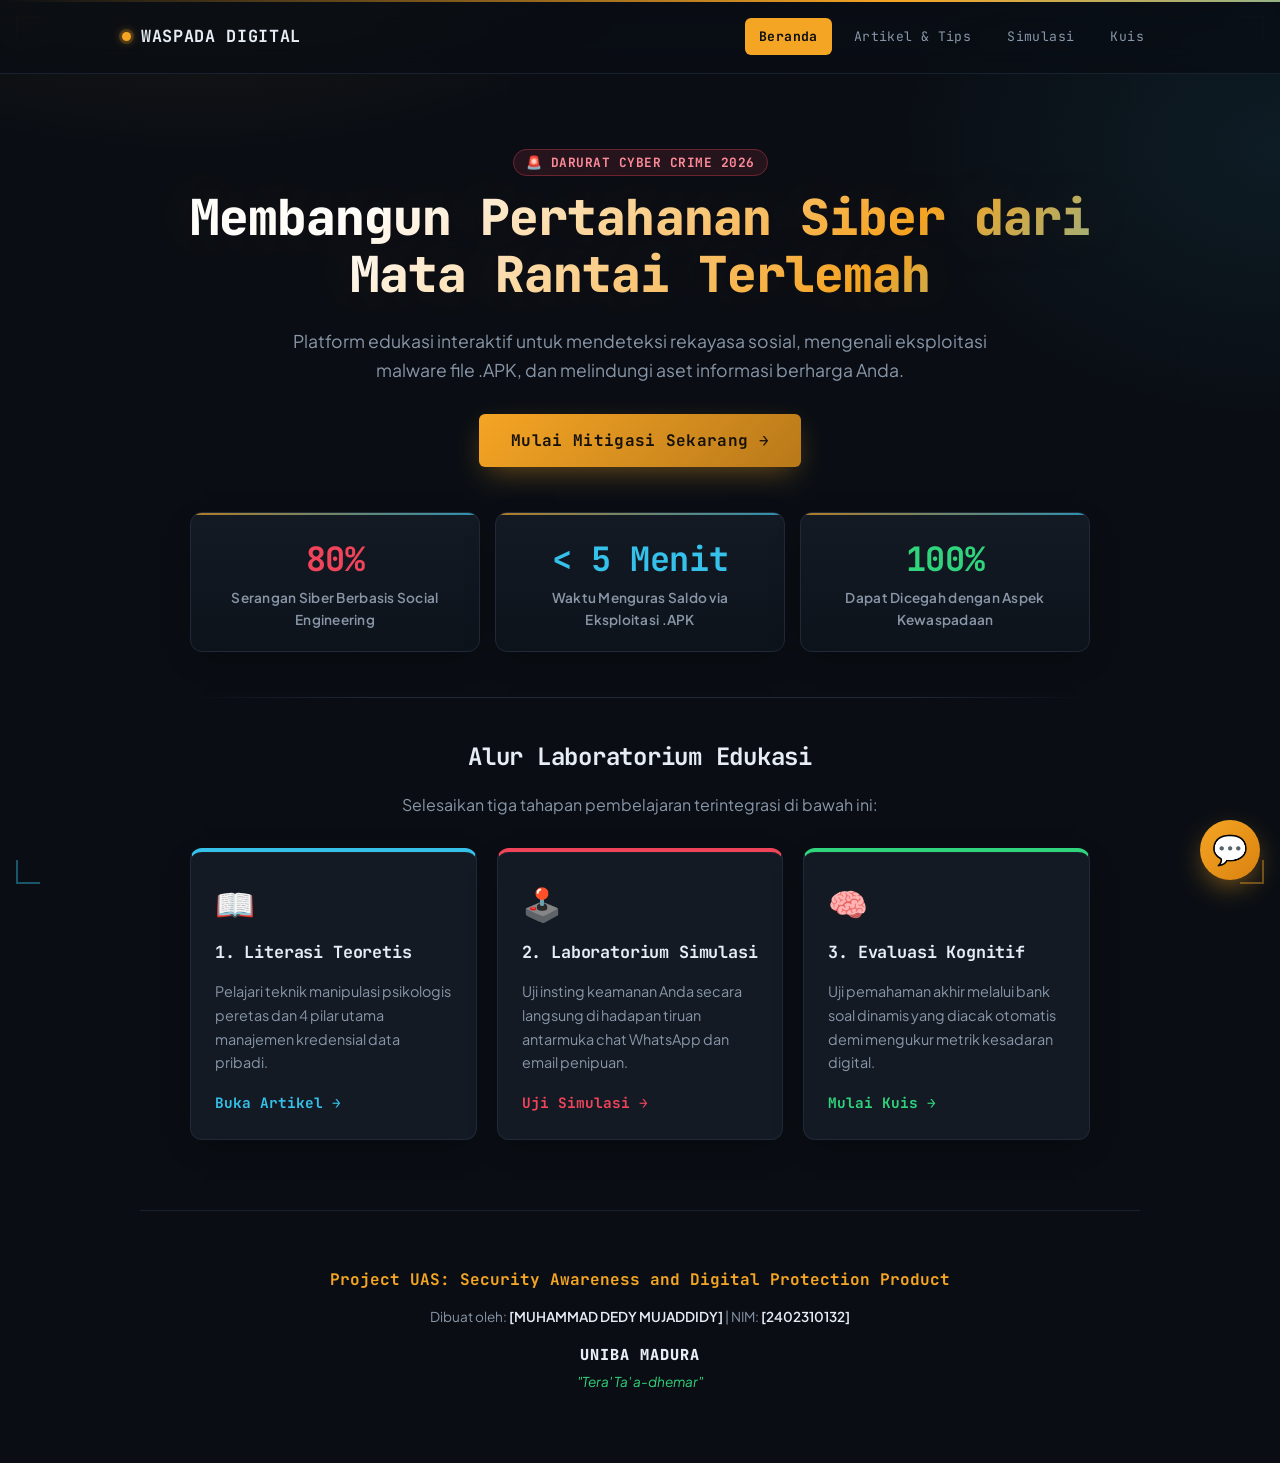
==== commit 32d1786d: "Update index.html" ====
--- a/index.html
+++ b/index.html
@@ -618,7 +618,7 @@
         <p style="font-weight: 700; color: var(--primary); margin-bottom: 4px;">
             Project UAS: Security Awareness and Digital Protection Product
         </p>
-        <p style="font-size: 0.85rem; margin-bottom: 15px;">Dibuat oleh: <b>[Moh Azriel Ilham Akbar]</b> | NIM: <b>[2402310115]</b></p>
+        <p style="font-size: 0.85rem; margin-bottom: 15px;">Dibuat oleh: <b>[MUHAMMAD DEDY MUJADDIDY]</b> | NIM: <b>[2402310132]</b></p>
         <p style="font-weight: 800; letter-spacing: 1px; color: var(--primary); margin: 0;">UNIBA MADURA</p>
         <p style="font-style: italic; color: var(--success); font-size: 0.85rem; margin-top: 4px;">"Tera' Ta' a-dhemar"</p>
     </footer>
